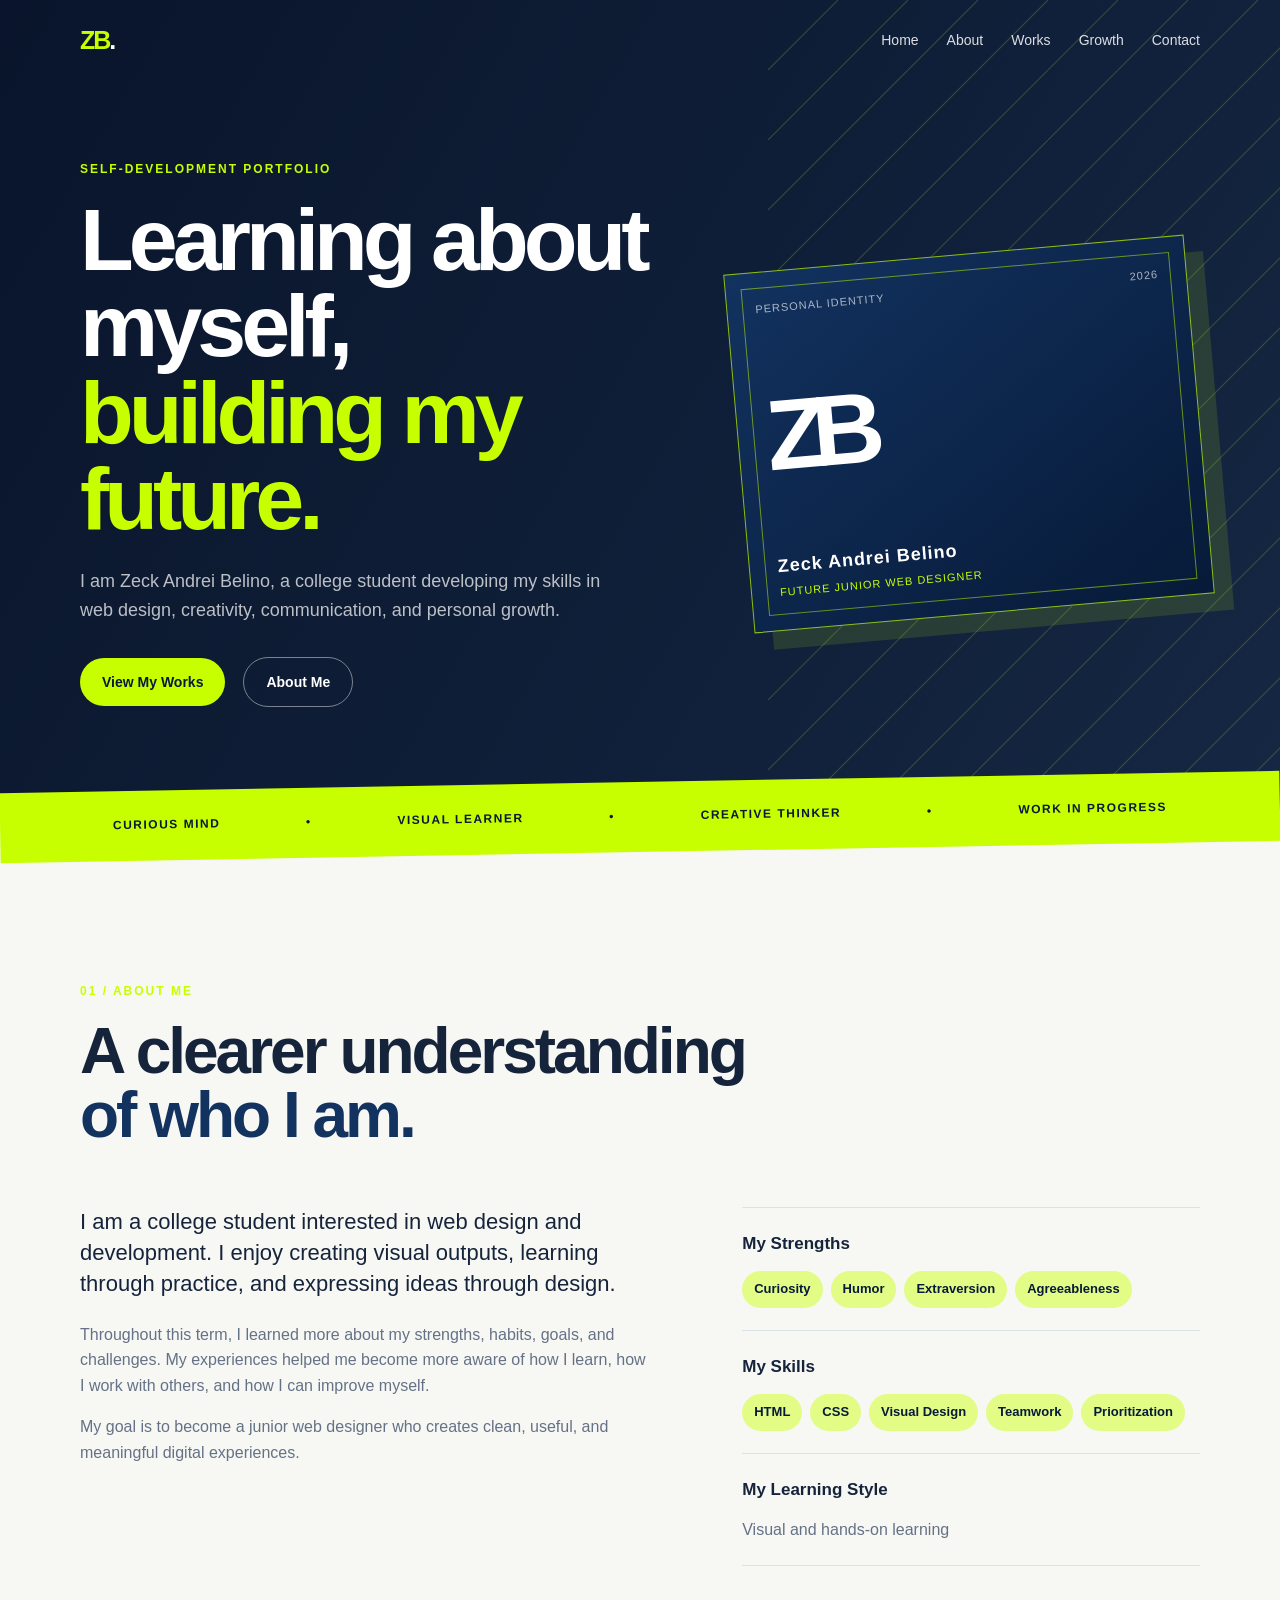
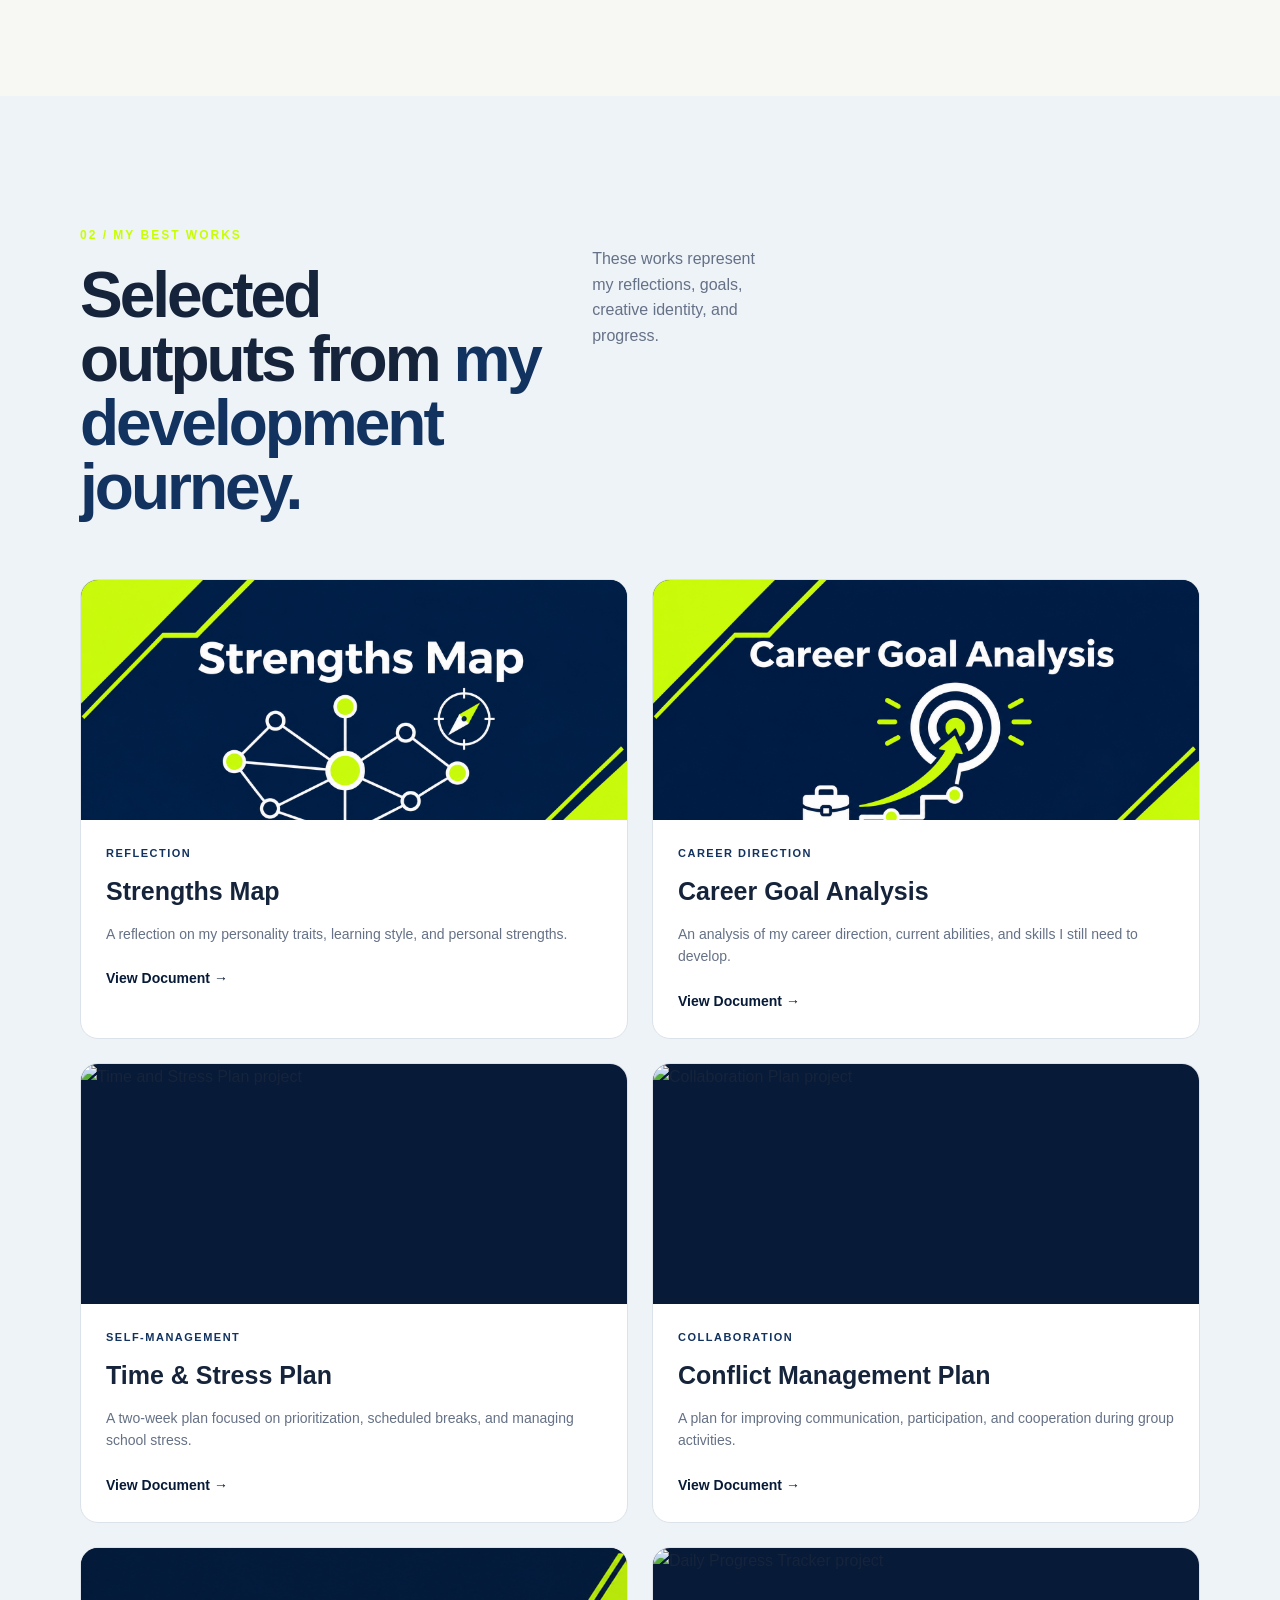
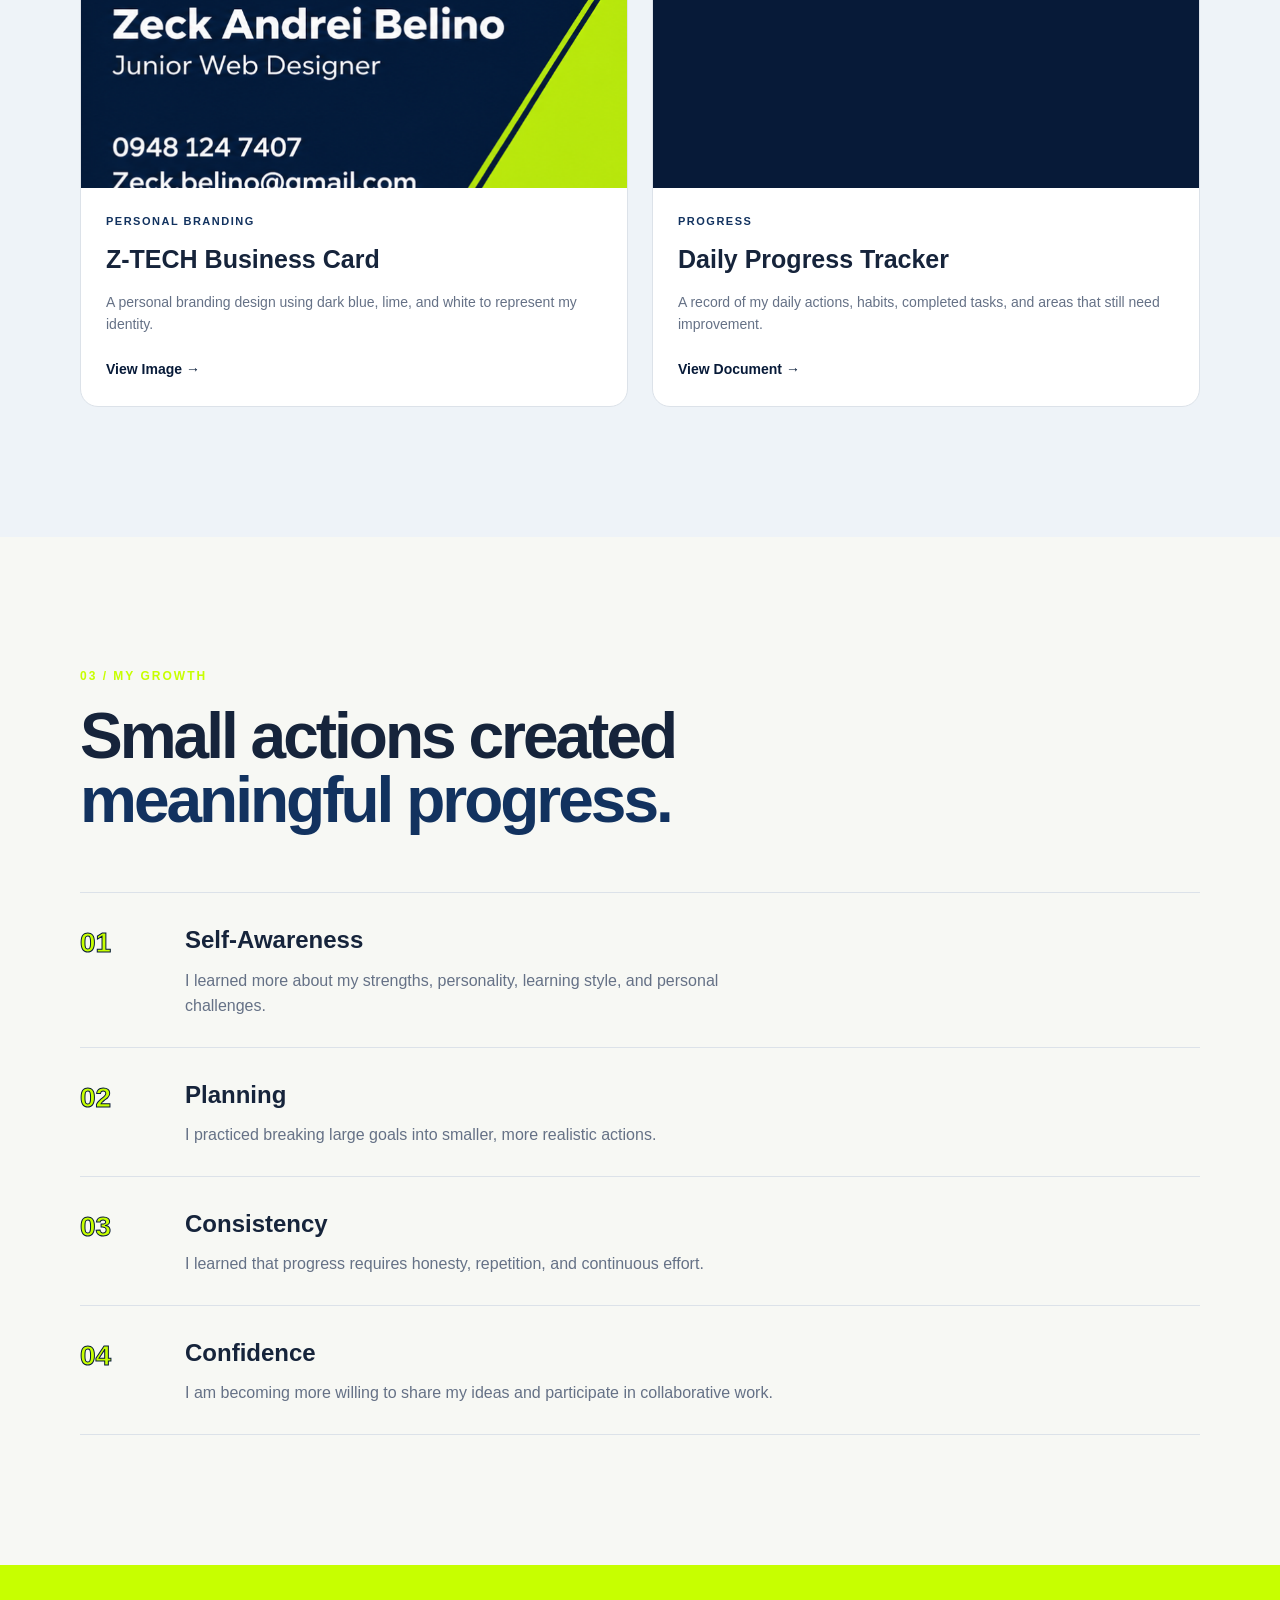
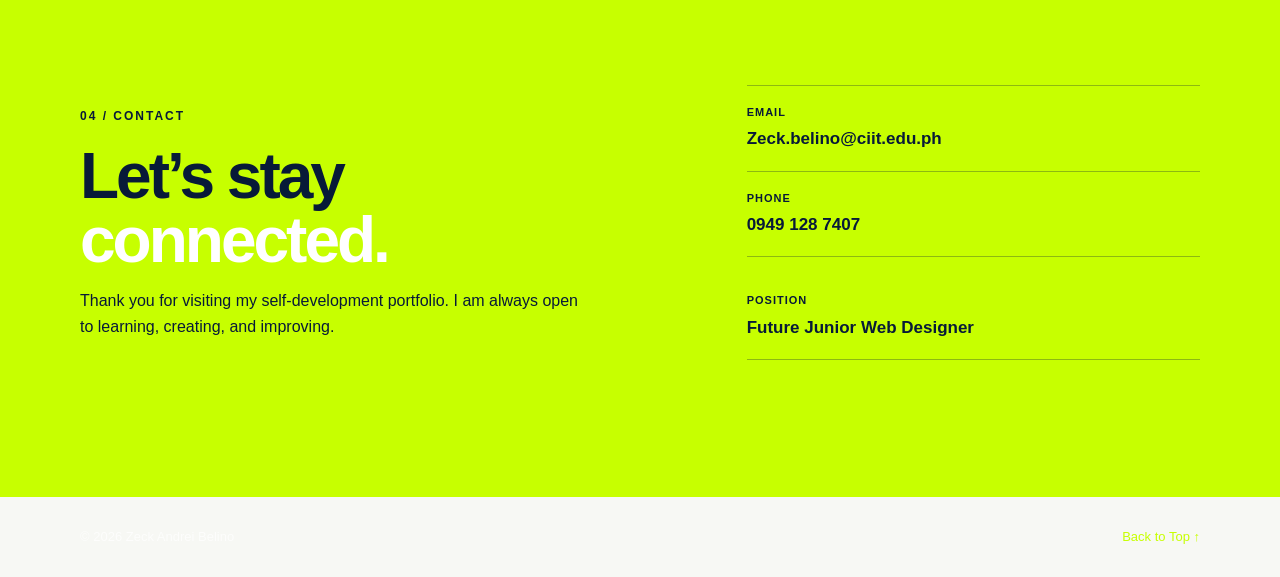
==== index.html @ 60b1b8cf "Portfolio Muntik mwala" ====
<!DOCTYPE html>
<html lang="en">
<head>
    <meta charset="UTF-8">
    <meta name="viewport" content="width=device-width, initial-scale=1.0">

    <title>Zeck Andrei Belino | Portfolio</title>

    <link rel="stylesheet" href="styles.css">
</head>

<body>

    <header class="site-header">
        <div class="container nav-container">

            <a href="#home" class="logo">
                ZB<span>.</span>
            </a>

            <nav class="navigation" aria-label="Main navigation">
                <a href="#home">Home</a>
                <a href="#about">About</a>
                <a href="#works">Works</a>
                <a href="#growth">Growth</a>
                <a href="#contact">Contact</a>
            </nav>

        </div>
    </header>

    <main>

        <section class="hero" id="home">
            <div class="container hero-grid">

                <div class="hero-text">
                    <p class="small-label">SELF-DEVELOPMENT PORTFOLIO</p>

                    <h1>
                        Learning about myself,
                        <span>building my future.</span>
                    </h1>

                    <p class="hero-description">
                        I am Zeck Andrei Belino, a college student developing my
                        skills in web design, creativity, communication, and personal growth.
                    </p>

                    <div class="hero-buttons">
                        <a href="#works" class="button primary-button">
                            View My Works
                        </a>

                        <a href="#about" class="button secondary-button">
                            About Me
                        </a>
                    </div>
                </div>

                <div class="identity-card">
                    <div class="identity-top">
                        <span>PERSONAL IDENTITY</span>
                        <span>2026</span>
                    </div>

                    <div class="identity-logo">
                        ZB
                    </div>

                    <div class="identity-bottom">
                        <strong>Zeck Andrei Belino</strong>
                        <span>Future Junior Web Designer</span>
                    </div>
                </div>

            </div>
        </section>

        <section class="intro-strip">
            <div class="container intro-strip-content">
                <p>CURIOUS MIND</p>
                <span>•</span>
                <p>VISUAL LEARNER</p>
                <span>•</span>
                <p>CREATIVE THINKER</p>
                <span>•</span>
                <p>WORK IN PROGRESS</p>
            </div>
        </section>

        <section class="section" id="about">
            <div class="container">

                <div class="section-heading">
                    <p class="small-label">01 / ABOUT ME</p>

                    <h2>
                        A clearer understanding
                        <span>of who I am.</span>
                    </h2>
                </div>

                <div class="about-grid">

                    <div class="about-text">
                        <p class="large-paragraph">
                            I am a college student interested in web design and
                            development. I enjoy creating visual outputs, learning
                            through practice, and expressing ideas through design.
                        </p>

                        <p>
                            Throughout this term, I learned more about my strengths,
                            habits, goals, and challenges. My experiences helped me
                            become more aware of how I learn, how I work with others,
                            and how I can improve myself.
                        </p>

                        <p>
                            My goal is to become a junior web designer who creates
                            clean, useful, and meaningful digital experiences.
                        </p>
                    </div>

                    <div class="skills-box">

                        <div class="skill-group">
                            <h3>My Strengths</h3>

                            <div class="tag-list">
                                <span>Curiosity</span>
                                <span>Humor</span>
                                <span>Extraversion</span>
                                <span>Agreeableness</span>
                            </div>
                        </div>

                        <div class="skill-group">
                            <h3>My Skills</h3>

                            <div class="tag-list">
                                <span>HTML</span>
                                <span>CSS</span>
                                <span>Visual Design</span>
                                <span>Teamwork</span>
                                <span>Prioritization</span>
                            </div>
                        </div>

                        <div class="skill-group">
                            <h3>My Learning Style</h3>
                            <p>Visual and hands-on learning</p>
                        </div>

                    </div>

                </div>

            </div>
        </section>

        <section class="section light-section" id="works">
            <div class="container">

                <div class="section-heading heading-row">
                    <div>
                        <p class="small-label">02 / MY BEST WORKS</p>

                        <h2>
                            Selected outputs from
                            <span>my development journey.</span>
                        </h2>
                    </div>

                    <p class="heading-description">
                        These works represent my reflections, goals,
                        creative identity, and progress.
                    </p>
                </div>

                <div class="project-grid">

                    <article class="project-card">
                        <div class="project-image">
                            <img src="5726487a-9eb1-4b4b-90cb-794a3b75b8ec.png"
                                alt="Strengths Map project">
                        </div>

                        <div class="project-content">
                            <p class="project-category">REFLECTION</p>
                            <h3>Strengths Map</h3>

                            <p>
                                A reflection on my personality traits, learning style,
                                and personal strengths.
                            </p>

                            <a href="Untitled document (2) (1).pdf"
                                target="_blank"
                                class="project-link">
                                View Document →
                            </a>
                        </div>
                    </article>

                    <article class="project-card">
                        <div class="project-image">
                            <img src="0dbb252a-c9a9-43d4-9658-d744826a8046.png"
                                alt="Career Goal Analysis project">
                        </div>

                        <div class="project-content">
                            <p class="project-category">CAREER DIRECTION</p>
                            <h3>Career Goal Analysis</h3>

                            <p>
                                An analysis of my career direction, current abilities,
                                and skills I still need to develop.
                            </p>

                            <a href="Untitled document (1) (1).pdf"
                                target="_blank"
                                class="project-link">
                                View Document →
                            </a>
                        </div>
                    </article>

                    <article class="project-card">
                        <div class="project-image">
                            <img src="time-stress-plan.jpg"
                                alt="Time and Stress Plan project">
                        </div>

                        <div class="project-content">
                            <p class="project-category">SELF-MANAGEMENT</p>
                            <h3>Time & Stress Plan</h3>

                            <p>
                                A two-week plan focused on prioritization,
                                scheduled breaks, and managing school stress.
                            </p>

                            <a href="Part 1_ My Two-Week Self-Development Plan.pdf"
                                target="_blank"
                                class="project-link">
                                View Document →
                            </a>
                        </div>
                    </article>

                    <article class="project-card">
                        <div class="project-image">
                            <img src="collaboration-plan.jpg"
                                alt="Collaboration Plan project">
                        </div>

                        <div class="project-content">
                            <p class="project-category">COLLABORATION</p>
                            <h3>Conflict Management Plan</h3>

                            <p>
                                A plan for improving communication, participation,
                                and cooperation during group activities.
                            </p>

                            <a href="Self_Development_II (1).pdf"
                                target="_blank"
                                class="project-link">
                                View Document →
                            </a>
                        </div>
                    </article>

                    <article class="project-card">
                        <div class="project-image">
                            <img src="business-card2.webp"
                                alt="Z-TECH personal branding business card">
                        </div>

                        <div class="project-content">
                            <p class="project-category">PERSONAL BRANDING</p>
                            <h3>Z-TECH Business Card</h3>

                            <p>
                                A personal branding design using dark blue,
                                lime, and white to represent my identity.
                            </p>

                            <a href="business-card2.webp"
                                target="_blank"
                                class="project-link">
                                View Image →
                            </a>
                        </div>
                    </article>

                    <article class="project-card">
                        <div class="project-image">
                            <img src="daily-progress-tracker.jpg"
                                alt="Daily Progress Tracker project">
                        </div>

                        <div class="project-content">
                            <p class="project-category">PROGRESS</p>
                            <h3>Daily Progress Tracker</h3>

                            <p>
                                A record of my daily actions, habits, completed tasks,
                                and areas that still need improvement.
                            </p>

                            <a href="Zeck_Belino  (1).pdf"
                                target="_blank"
                                class="project-link">
                                View Document →
                            </a>
                        </div>
                    </article>

                </div>

            </div>
        </section>

        <section class="section" id="growth">
            <div class="container">

                <div class="section-heading">
                    <p class="small-label">03 / MY GROWTH</p>

                    <h2>
                        Small actions created
                        <span>meaningful progress.</span>
                    </h2>
                </div>

                <div class="growth-list">

                    <div class="growth-item">
                        <div class="growth-number">01</div>

                        <div>
                            <h3>Self-Awareness</h3>
                            <p>
                                I learned more about my strengths, personality,
                                learning style, and personal challenges.
                            </p>
                        </div>
                    </div>

                    <div class="growth-item">
                        <div class="growth-number">02</div>

                        <div>
                            <h3>Planning</h3>
                            <p>
                                I practiced breaking large goals into smaller,
                                more realistic actions.
                            </p>
                        </div>
                    </div>

                    <div class="growth-item">
                        <div class="growth-number">03</div>

                        <div>
                            <h3>Consistency</h3>
                            <p>
                                I learned that progress requires honesty,
                                repetition, and continuous effort.
                            </p>
                        </div>
                    </div>

                    <div class="growth-item">
                        <div class="growth-number">04</div>

                        <div>
                            <h3>Confidence</h3>
                            <p>
                                I am becoming more willing to share my ideas
                                and participate in collaborative work.
                            </p>
                        </div>
                    </div>

                </div>

            </div>
        </section>

        <section class="contact-section" id="contact">
            <div class="container contact-content">

                <div>
                    <p class="small-label">04 / CONTACT</p>

                    <h2>
                        Let’s stay
                        <span>connected.</span>
                    </h2>

                    <p>
                        Thank you for visiting my self-development portfolio.
                        I am always open to learning, creating, and improving.
                    </p>
                </div>

                <div class="contact-details">
                    <a href="mailto:Zeck.belino@ciit.edu.ph">
                        <small>Email</small>
                        Zeck.belino@ciit.edu.ph
                    </a>

                    <a href="tel:+639491287407">
                        <small>Phone</small>
                        0949 128 7407
                    </a>

                    <p>
                        <small>Position</small>
                        Future Junior Web Designer
                    </p>
                </div>

            </div>
        </section>

    </main>

    <footer class="site-footer">
        <div class="container footer-content">
            <p>© 2026 Zeck Andrei Belino</p>
            <a href="#home">Back to Top ↑</a>
        </div>
    </footer>

</body>
</html>
---- styles.css ----
:root {
    --navy: #071a38;
    --navy-light: #12325f;
    --lime: #c7ff00;
    --white: #ffffff;
    --paper: #f7f8f4;
    --light-blue: #eef3f8;
    --text: #16243b;
    --muted: #657186;
    --border: #dce2e9;

    --heading-font: Arial, sans-serif;
    --body-font: Arial, sans-serif;
}

* {
    box-sizing: border-box;
}

html {
    scroll-behavior: smooth;
}

body {
    margin: 0;
    background: var(--paper);
    color: var(--text);
    font-family: var(--body-font);
    line-height: 1.6;
}

img {
    display: block;
    width: 100%;
    max-width: 100%;
}

a {
    color: inherit;
    text-decoration: none;
}

.container {
    width: min(1120px, calc(100% - 40px));
    margin: 0 auto;
}

/* Header */

.site-header {
    position: absolute;
    top: 0;
    left: 0;
    z-index: 10;
    width: 100%;
    color: var(--white);
}

.nav-container {
    min-height: 80px;
    display: flex;
    align-items: center;
    justify-content: space-between;
    gap: 30px;
}

.logo {
    color: var(--lime);
    font-family: var(--heading-font);
    font-size: 25px;
    font-weight: bold;
    letter-spacing: -2px;
}

.logo span {
    color: var(--white);
}

.navigation {
    display: flex;
    align-items: center;
    gap: 28px;
    font-size: 14px;
}

.navigation a {
    opacity: .85;
    transition: .25s ease;
}

.navigation a:hover {
    color: var(--lime);
    opacity: 1;
}

.navigation .nav-cta {
    padding: 9px 15px;
    border: 1px solid var(--lime);
    border-radius: 30px;
    color: var(--lime);
}

/* Hero */

.hero {
    position: relative;
    min-height: 720px;
    padding: 160px 0 110px;
    overflow: hidden;
    background:
        linear-gradient(
            120deg,
            rgba(4, 16, 39, .98),
            rgba(7, 26, 56, .94)
        );
    color: var(--white);
}

.hero::after {
    content: "";
    position: absolute;
    top: 0;
    right: 0;
    width: 40%;
    height: 100%;
    opacity: .2;
    background-image:
        linear-gradient(
            135deg,
            transparent 49%,
            var(--lime) 50%,
            transparent 51%
        );
    background-size: 70px 70px;
    pointer-events: none;
}

.hero-grid {
    position: relative;
    z-index: 1;
    display: grid;
    grid-template-columns: 1fr .8fr;
    align-items: center;
    gap: 80px;
}

.hero-text {
    max-width: 650px;
}

.small-label {
    margin: 0 0 18px;
    color: var(--lime);
    font-size: 12px;
    font-weight: bold;
    letter-spacing: 2px;
}

.hero h1 {
    margin: 0 0 25px;
    font-family: var(--heading-font);
    font-size: clamp(48px, 7vw, 88px);
    line-height: .98;
    letter-spacing: -5px;
}

.hero h1 span {
    color: var(--lime);
}

.hero-description {
    max-width: 540px;
    margin-bottom: 32px;
    color: rgba(255,255,255,.72);
    font-size: 18px;
}

.hero-buttons {
    display: flex;
    align-items: center;
    gap: 18px;
    flex-wrap: wrap;
}

.button {
    display: inline-block;
    padding: 13px 22px;
    border-radius: 30px;
    font-size: 14px;
    font-weight: bold;
    transition: .25s ease;
}

.button:hover {
    transform: translateY(-3px);
}

.primary-button {
    background: var(--lime);
    color: var(--navy);
}

.secondary-button {
    border: 1px solid rgba(255,255,255,.45);
    color: var(--white);
}

.secondary-button:hover {
    border-color: var(--lime);
    color: var(--lime);
}

/* Identity Card */

.identity-card {
    position: relative;
    min-height: 360px;
    padding: 28px;
    display: flex;
    flex-direction: column;
    justify-content: space-between;
    background: linear-gradient(145deg, var(--navy-light), var(--navy));
    border: 1px solid rgba(199,255,0,.7);
    box-shadow: 18px 18px 0 rgba(199,255,0,.12);
    transform: rotate(-5deg);
}

.identity-card::before {
    content: "";
    position: absolute;
    inset: 15px;
    border: 1px solid rgba(199,255,0,.5);
    pointer-events: none;
}

.identity-top,
.identity-bottom {
    position: relative;
    z-index: 1;
    display: flex;
    justify-content: space-between;
    gap: 20px;
    font-size: 11px;
    letter-spacing: 1px;
    text-transform: uppercase;
}

.identity-top {
    color: rgba(255,255,255,.65);
}

.identity-bottom {
    flex-direction: column;
    gap: 4px;
    color: var(--lime);
}

.identity-bottom strong {
    color: var(--white);
    font-size: 18px;
    text-transform: none;
}

.identity-bottom span {
    font-size: 11px;
}

.identity-logo {
    position: relative;
    z-index: 1;
    color: var(--white);
    font-family: var(--heading-font);
    font-size: 100px;
    font-weight: bold;
    letter-spacing: -15px;
}

/* Intro Strip */

.intro-strip {
    position: relative;
    z-index: 2;
    margin-top: -35px;
    background: var(--lime);
    color: var(--navy);
    transform: rotate(-1deg);
}

.intro-strip-content {
    min-height: 70px;
    display: flex;
    align-items: center;
    justify-content: space-around;
    gap: 20px;
    font-size: 12px;
    font-weight: bold;
    letter-spacing: 1.5px;
}

.intro-strip-content p {
    margin: 0;
}

/* Sections */

.section {
    padding: 130px 0;
}

.light-section {
    background: var(--light-blue);
}

.section-heading {
    max-width: 700px;
    margin-bottom: 60px;
}

.section-heading h2,
.contact-section h2 {
    margin: 0;
    font-family: var(--heading-font);
    font-size: clamp(38px, 5vw, 64px);
    line-height: 1;
    letter-spacing: -3px;
}

.section-heading h2 span,
.contact-section h2 span {
    color: var(--navy-light);
}

/* About */

.about-grid {
    display: grid;
    grid-template-columns: 1fr .8fr;
    gap: 90px;
    align-items: start;
}

.about-text {
    max-width: 620px;
    color: var(--muted);
}

.about-text p {
    margin-top: 0;
}

.about-text .large-paragraph {
    color: var(--text);
    font-size: 22px;
    line-height: 1.4;
}

.skills-box {
    border-top: 1px solid var(--border);
}

.skill-group {
    padding: 22px 0;
    border-bottom: 1px solid var(--border);
}

.skill-group h3 {
    margin: 0 0 14px;
    font-size: 17px;
}

.skill-group p {
    margin: 0;
    color: var(--muted);
}

.tag-list {
    display: flex;
    gap: 8px;
    flex-wrap: wrap;
}

.tag-list span {
    padding: 8px 12px;
    border-radius: 30px;
    background: rgba(199,255,0,.45);
    color: var(--navy);
    font-size: 13px;
    font-weight: bold;
}

/* Works */

.heading-row {
    display: flex;
    justify-content: space-between;
    gap: 50px;
}

.heading-description {
    max-width: 320px;
    margin: 20px 0 0;
    color: var(--muted);
}

.project-grid {
    display: grid;
    grid-template-columns: repeat(2, 1fr);
    gap: 24px;
}

.project-card {
    overflow: hidden;
    background: var(--white);
    border: 1px solid var(--border);
    border-radius: 18px;
    transition: .3s ease;
}

.project-card:hover {
    box-shadow: 0 18px 40px rgba(7,26,56,.12);
    transform: translateY(-6px);
}

.project-image {
    height: 240px;
    overflow: hidden;
    background: var(--navy);
}

.project-image img {
    width: 100%;
    height: 100%;
    object-fit: cover;
    object-position: top center;
    transition: .4s ease;
}

.project-card:hover .project-image img {
    transform: scale(1.04);
}

.project-content {
    padding: 25px;
}

.project-category {
    margin: 0 0 8px;
    color: var(--navy-light);
    font-size: 11px;
    font-weight: bold;
    letter-spacing: 1.5px;
}

.project-content h3 {
    margin: 0 0 12px;
    font-size: 25px;
}

.project-content p:not(.project-category) {
    margin: 0 0 20px;
    color: var(--muted);
    font-size: 14px;
}

.project-link {
    color: var(--navy);
    font-size: 14px;
    font-weight: bold;
}

.project-link:hover {
    color: var(--navy-light);
}

/* Growth */

.growth-list {
    border-top: 1px solid var(--border);
}

.growth-item {
    display: grid;
    grid-template-columns: 80px 1fr;
    gap: 25px;
    padding: 28px 0;
    border-bottom: 1px solid var(--border);
}

.growth-number {
    color: var(--lime);
    font-size: 28px;
    font-weight: bold;
    -webkit-text-stroke: 1px var(--navy);
}

.growth-item h3 {
    margin: 0 0 8px;
    font-size: 24px;
}

.growth-item p {
    max-width: 600px;
    margin: 0;
    color: var(--muted);
}

/* Contact */

.contact-section {
    padding: 120px 0;
    background: var(--lime);
    color: var(--navy);
}

.contact-content {
    display: grid;
    grid-template-columns: 1fr .8fr;
    gap: 100px;
    align-items: center;
}

.contact-section .small-label {
    color: var(--navy);
}

.contact-section h2 span {
    color: var(--white);
}

.contact-section p {
    max-width: 500px;
}

.contact-details {
    border-top: 1px solid rgba(7,26,56,.3);
}

.contact-details a,
.contact-details p {
    display: block;
    padding: 18px 0;
    border-bottom: 1px solid rgba(7,26,56,.3);
    font-size: 17px;
    font-weight: bold;
}

.contact-details small {
    display: block;
    margin-bottom: 4px;
    font-size: 11px;
    letter-spacing: 1px;
    text-transform: uppercase;
}

/* Footer */

.site-footer {
    background: var(--navy-deep);
    color: rgba(255,255,255,.7);
}

.footer-content {
    min-height: 80px;
    display: flex;
    align-items: center;
    justify-content: space-between;
    gap: 20px;
    font-size: 13px;
}

.footer-content p {
    margin: 0;
}

.footer-content a {
    color: var(--lime);
}

/* Responsive Design */

@media (max-width: 850px) {

    .hero {
        padding-top: 140px;
    }

    .hero-grid,
    .about-grid,
    .contact-content {
        grid-template-columns: 1fr;
        gap: 50px;
    }

    .identity-card {
        width: min(500px, 100%);
        margin: 0 auto;
    }

    .heading-row {
        display: block;
    }

    .heading-description {
        margin-top: 25px;
    }
}

@media (max-width: 600px) {

    .container {
        width: min(100% - 30px, 1120px);
    }

    .nav-container {
        align-items: flex-start;
        flex-direction: column;
        padding: 18px 0;
    }

    .navigation {
        width: 100%;
        gap: 14px;
        flex-wrap: wrap;
        font-size: 12px;
    }

    .navigation .nav-cta {
        padding: 6px 10px;
    }

    .hero {
        min-height: 850px;
        padding: 175px 0 90px;
    }

    .hero h1 {
        font-size: 52px;
        letter-spacing: -3px;
    }

    .hero-description {
        font-size: 16px;
    }

    .identity-card {
        min-height: 300px;
    }

    .identity-logo {
        font-size: 78px;
    }

    .intro-strip-content {
        min-height: 60px;
        justify-content: flex-start;
        overflow: hidden;
        white-space: nowrap;
        font-size: 9px;
    }

    .intro-strip-content span:nth-of-type(2),
    .intro-strip-content p:nth-of-type(3),
    .intro-strip-content span:nth-of-type(3),
    .intro-strip-content p:nth-of-type(4) {
        display: none;
    }

    .section {
        padding: 85px 0;
    }

    .section-heading {
        margin-bottom: 40px;
    }

    .project-grid {
        grid-template-columns: 1fr;
    }

    .project-image {
        height: 210px;
    }

    .growth-item {
        grid-template-columns: 55px 1fr;
        gap: 15px;
    }

    .growth-item h3 {
        font-size: 21px;
    }

    .contact-section {
        padding: 85px 0;
    }

    .footer-content {
        min-height: 100px;
        align-items: flex-start;
        flex-direction: column;
        justify-content: center;
    }
}
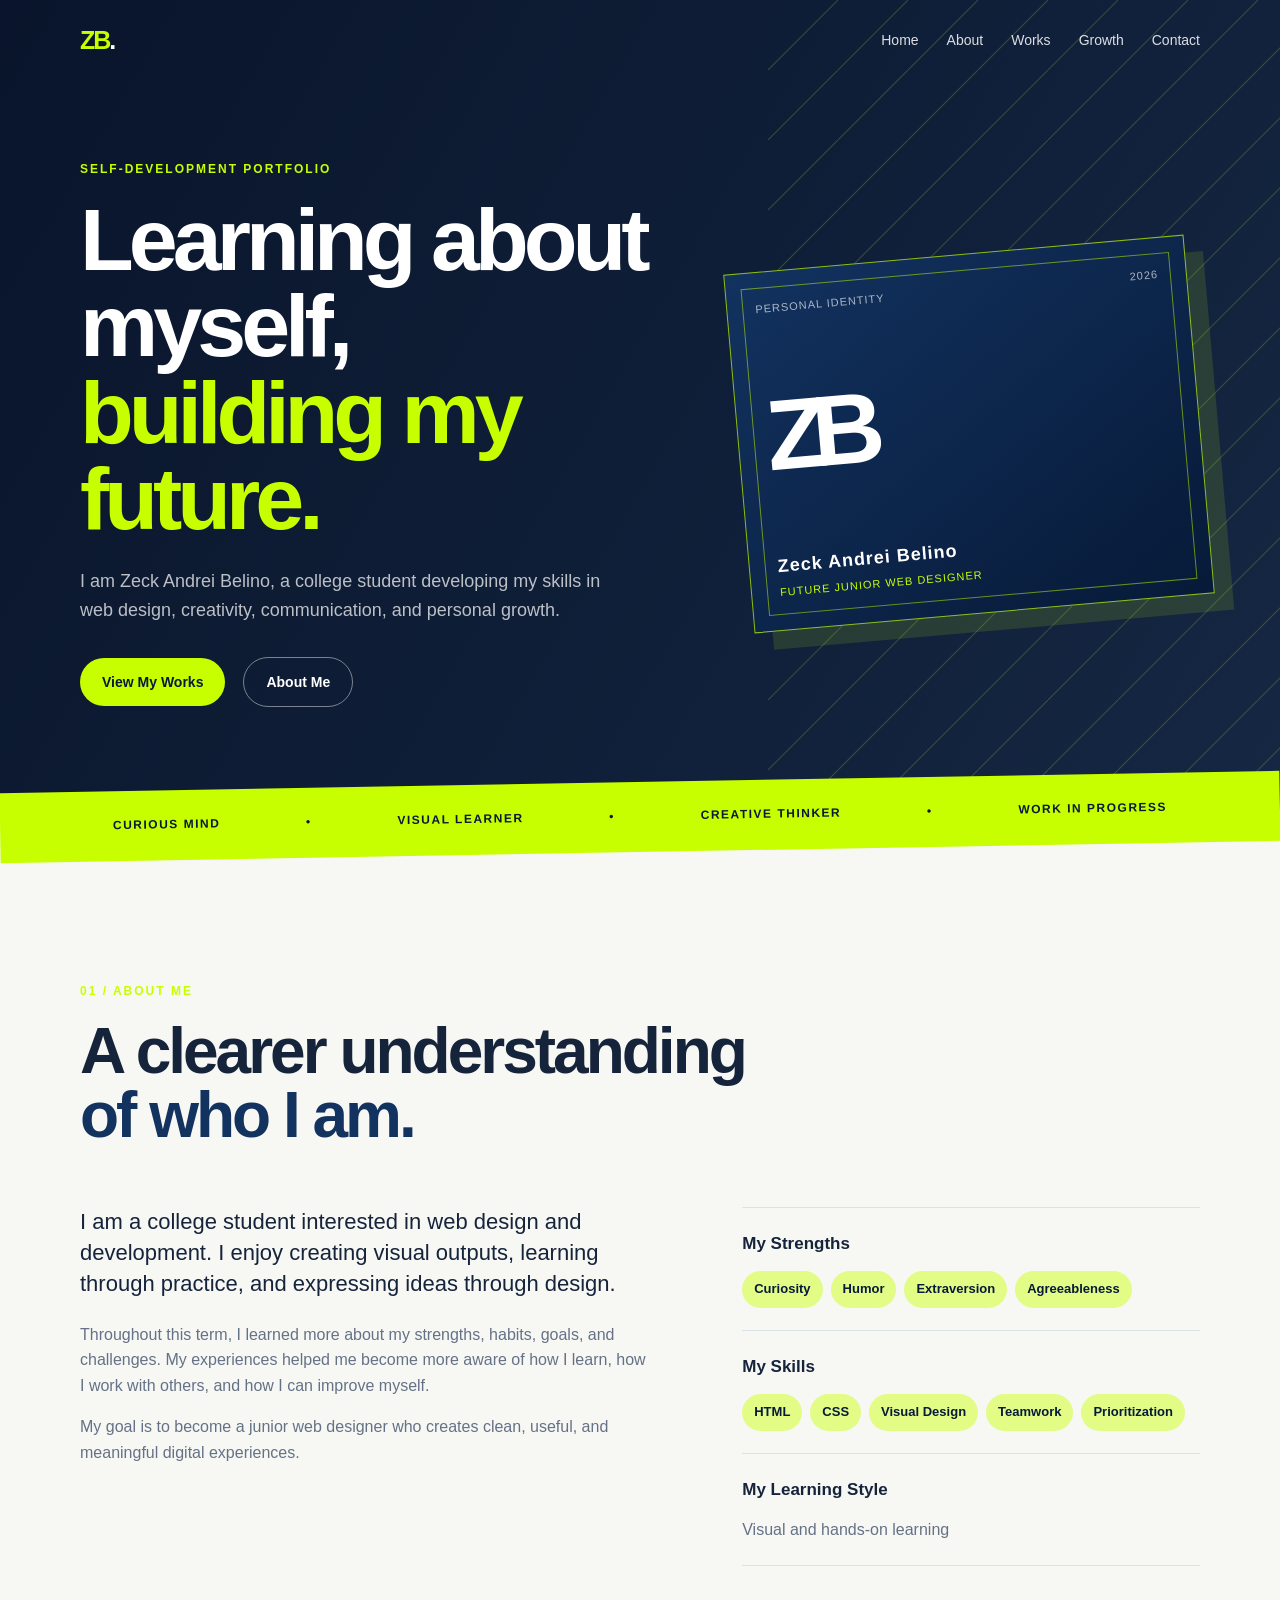
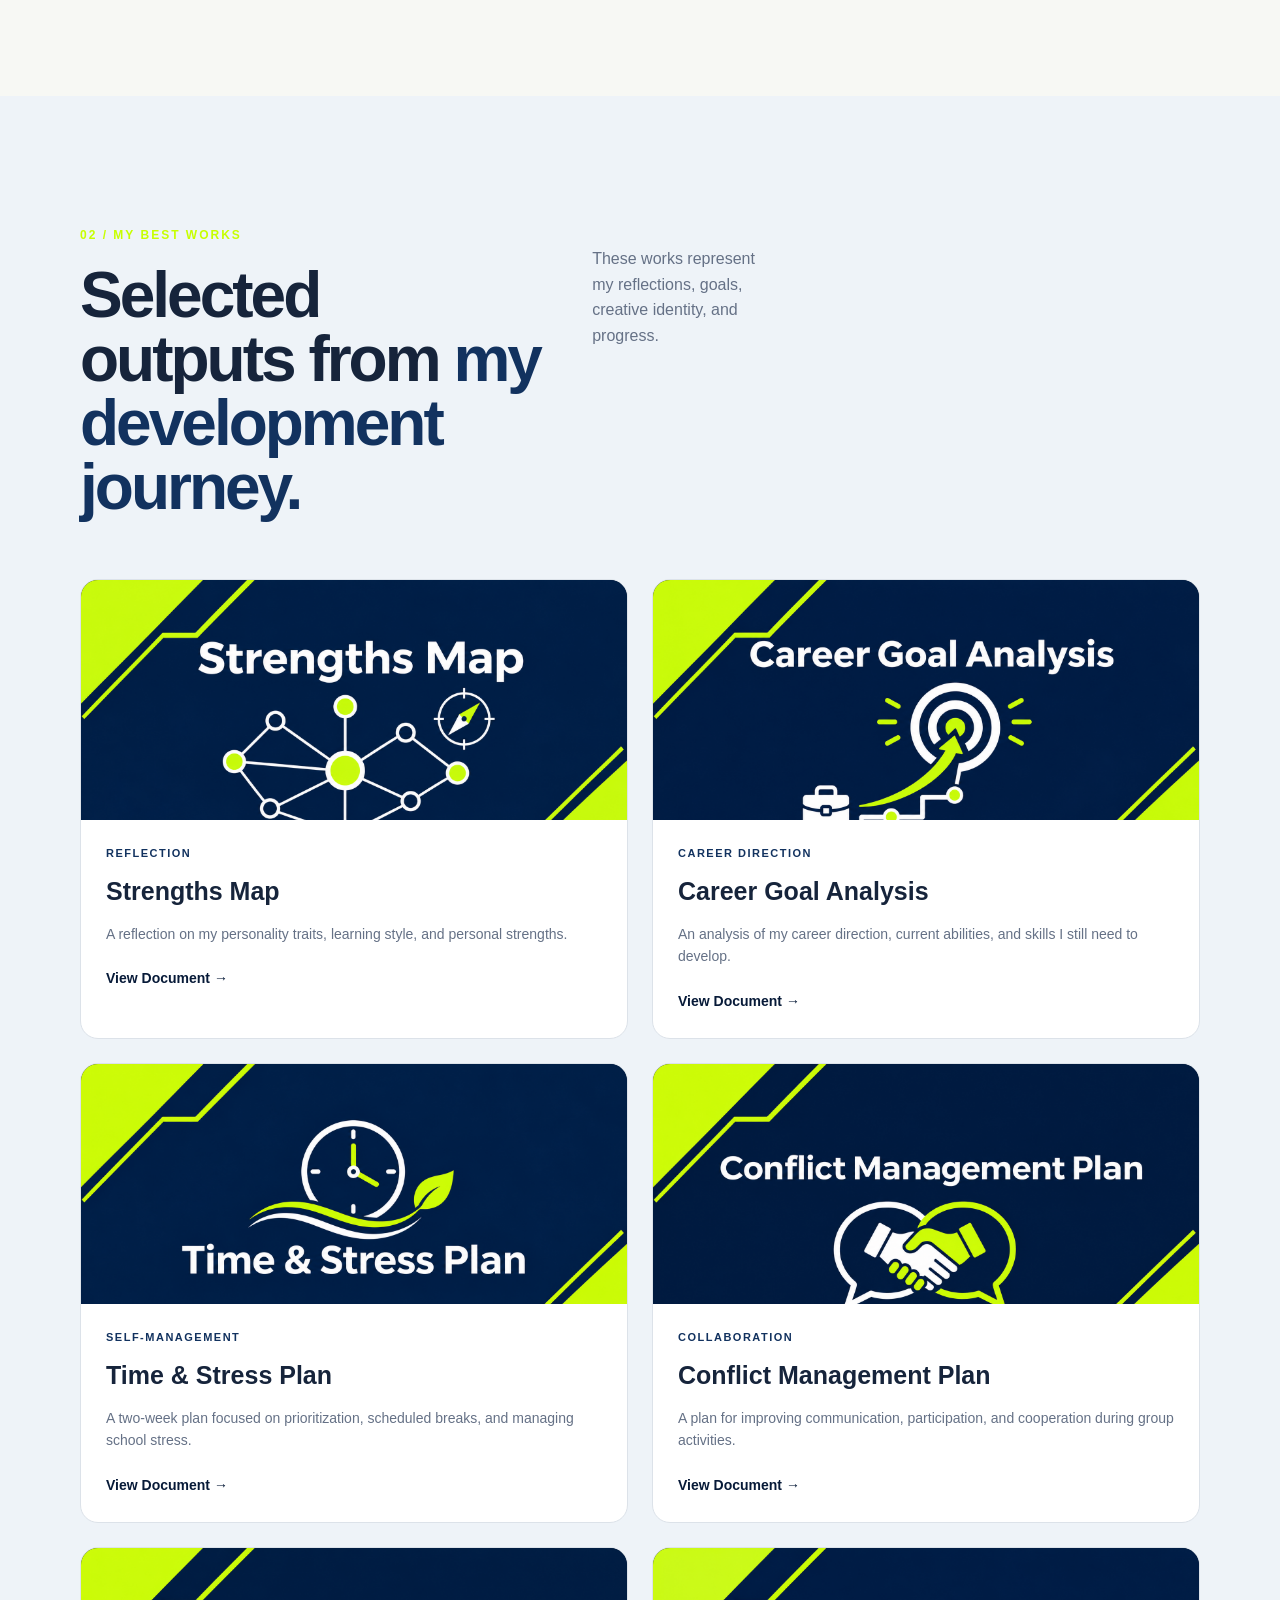
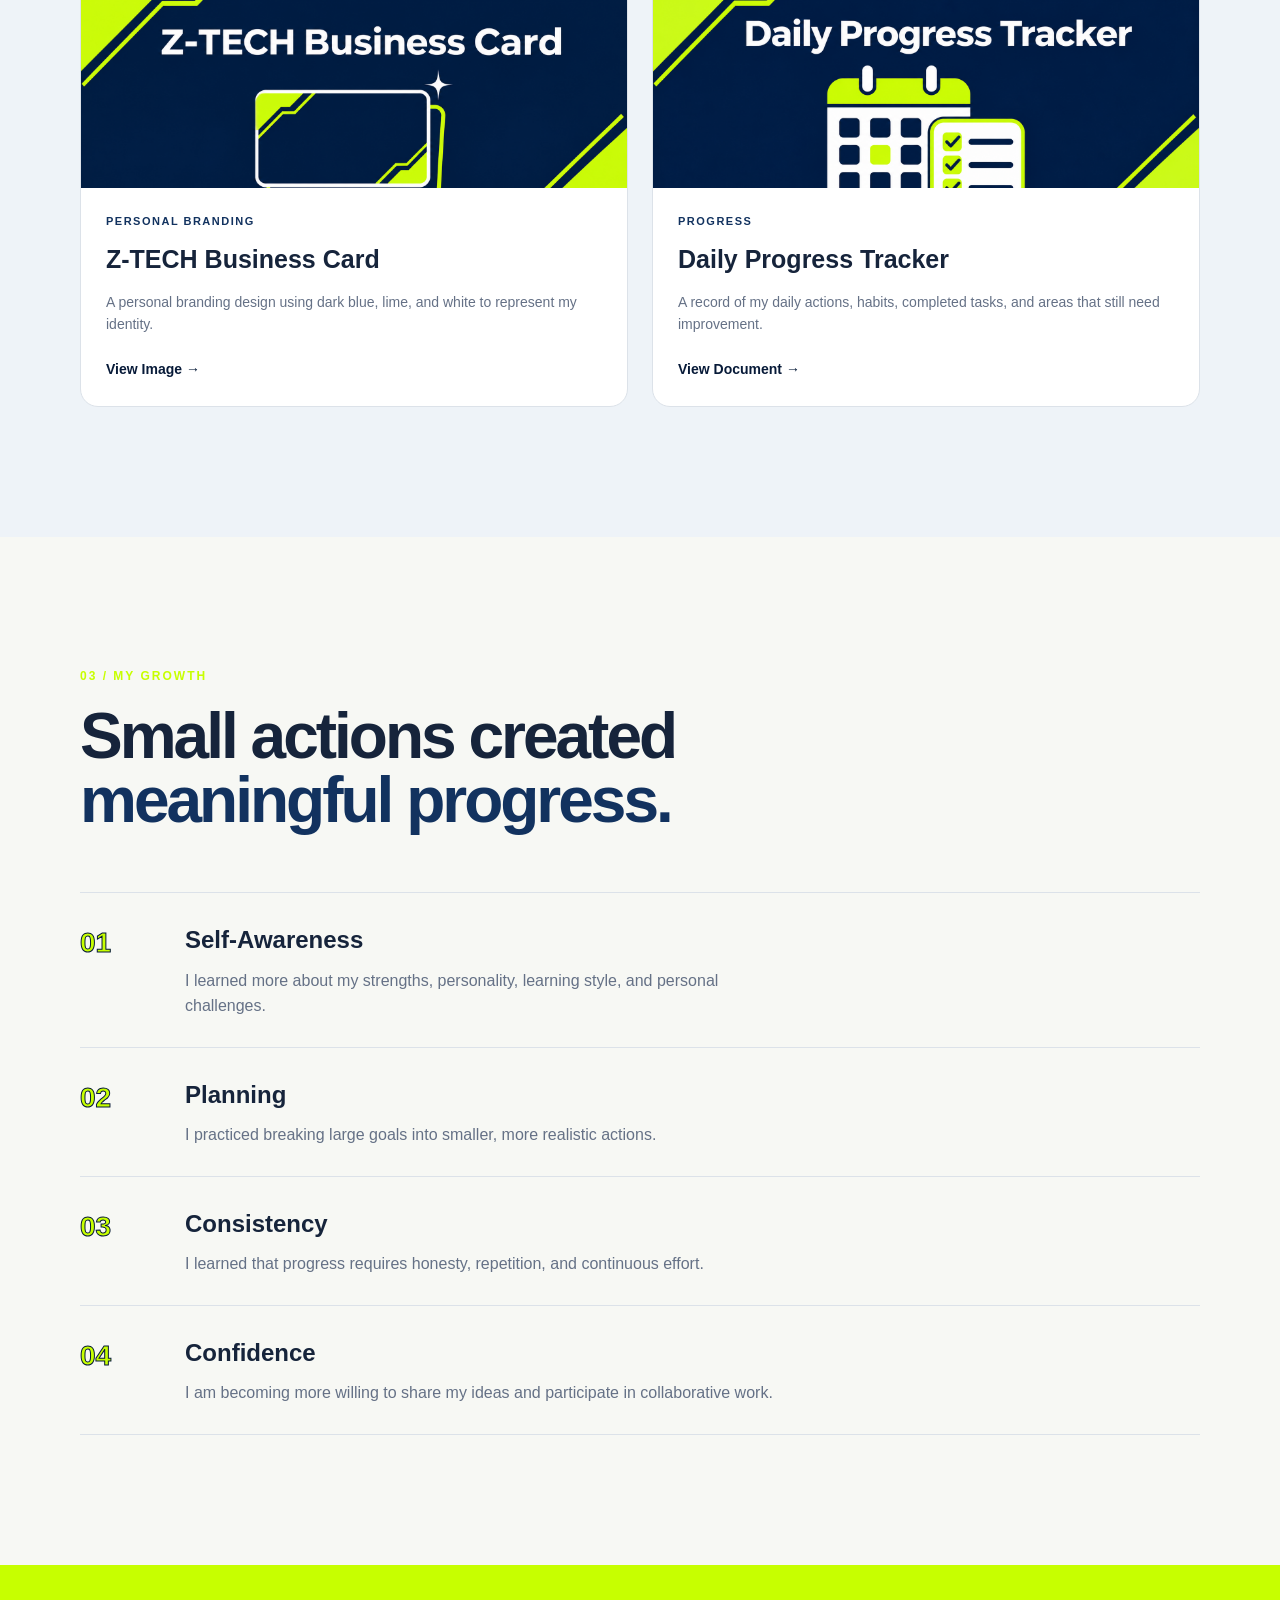
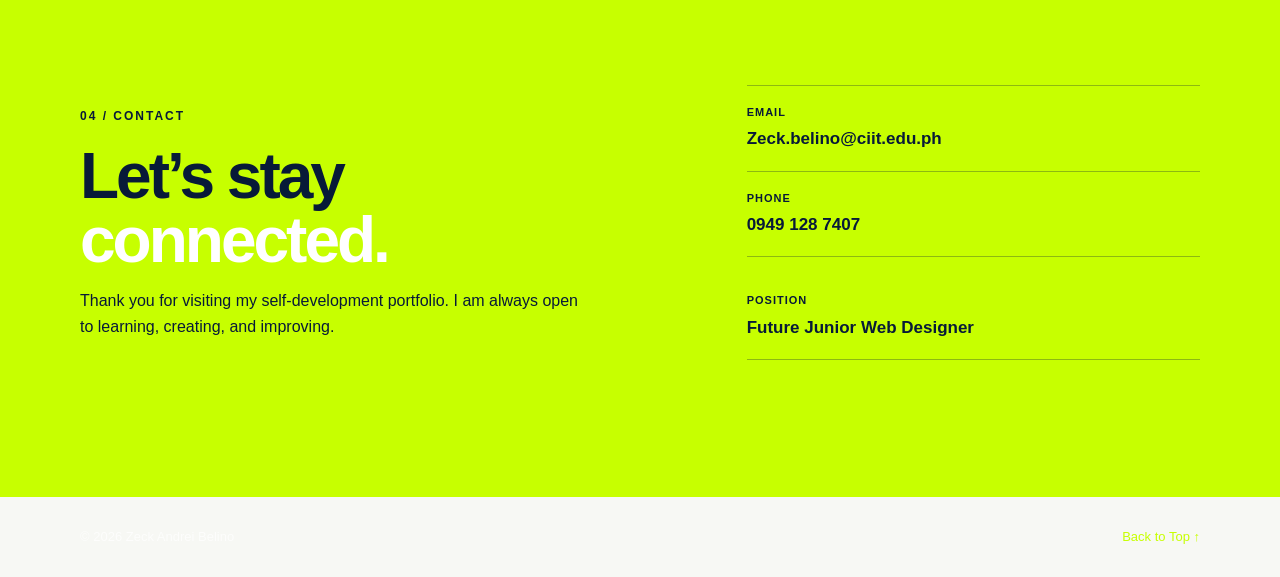
==== commit b3470ca6: "Portfolio Updated thumbnail" ====
--- a/index.html
+++ b/index.html
@@ -229,7 +229,7 @@
 
                     <article class="project-card">
                         <div class="project-image">
-                            <img src="time-stress-plan.jpg"
+                            <img src="ac0e9878-99e4-4309-ab65-42a518baffd8.png"
                                 alt="Time and Stress Plan project">
                         </div>
 
@@ -252,7 +252,7 @@
 
                     <article class="project-card">
                         <div class="project-image">
-                            <img src="collaboration-plan.jpg"
+                            <img src="60fb3ca5-456d-4b8c-8cfd-8cd71c9e4f44.png"
                                 alt="Collaboration Plan project">
                         </div>
 
@@ -275,7 +275,7 @@
 
                     <article class="project-card">
                         <div class="project-image">
-                            <img src="business-card2.webp"
+                            <img src="61a6b579-88f3-4e82-9f64-a81b5894c572.png"
                                 alt="Z-TECH personal branding business card">
                         </div>
 
@@ -298,7 +298,7 @@
 
                     <article class="project-card">
                         <div class="project-image">
-                            <img src="daily-progress-tracker.jpg"
+                            <img src="d9bf7e5f-47af-4261-9d14-653e694151b7.png"
                                 alt="Daily Progress Tracker project">
                         </div>
 
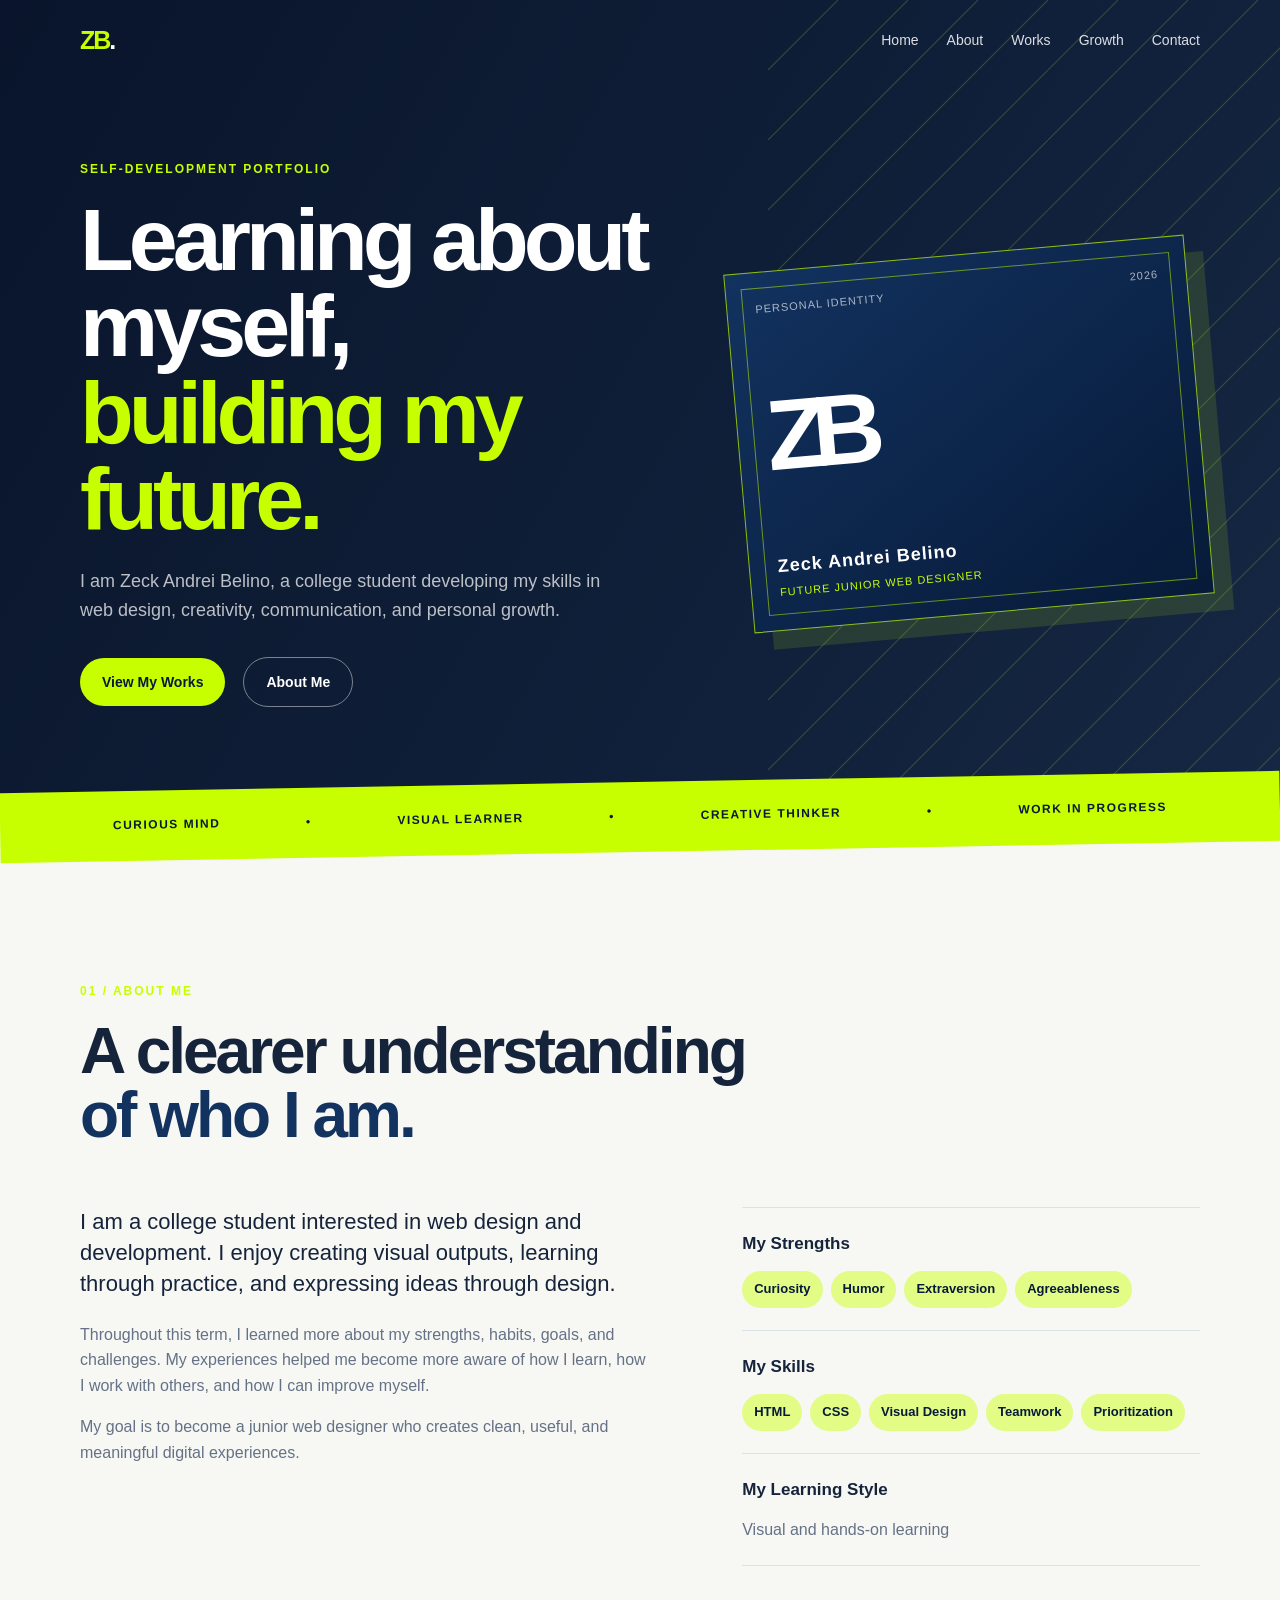
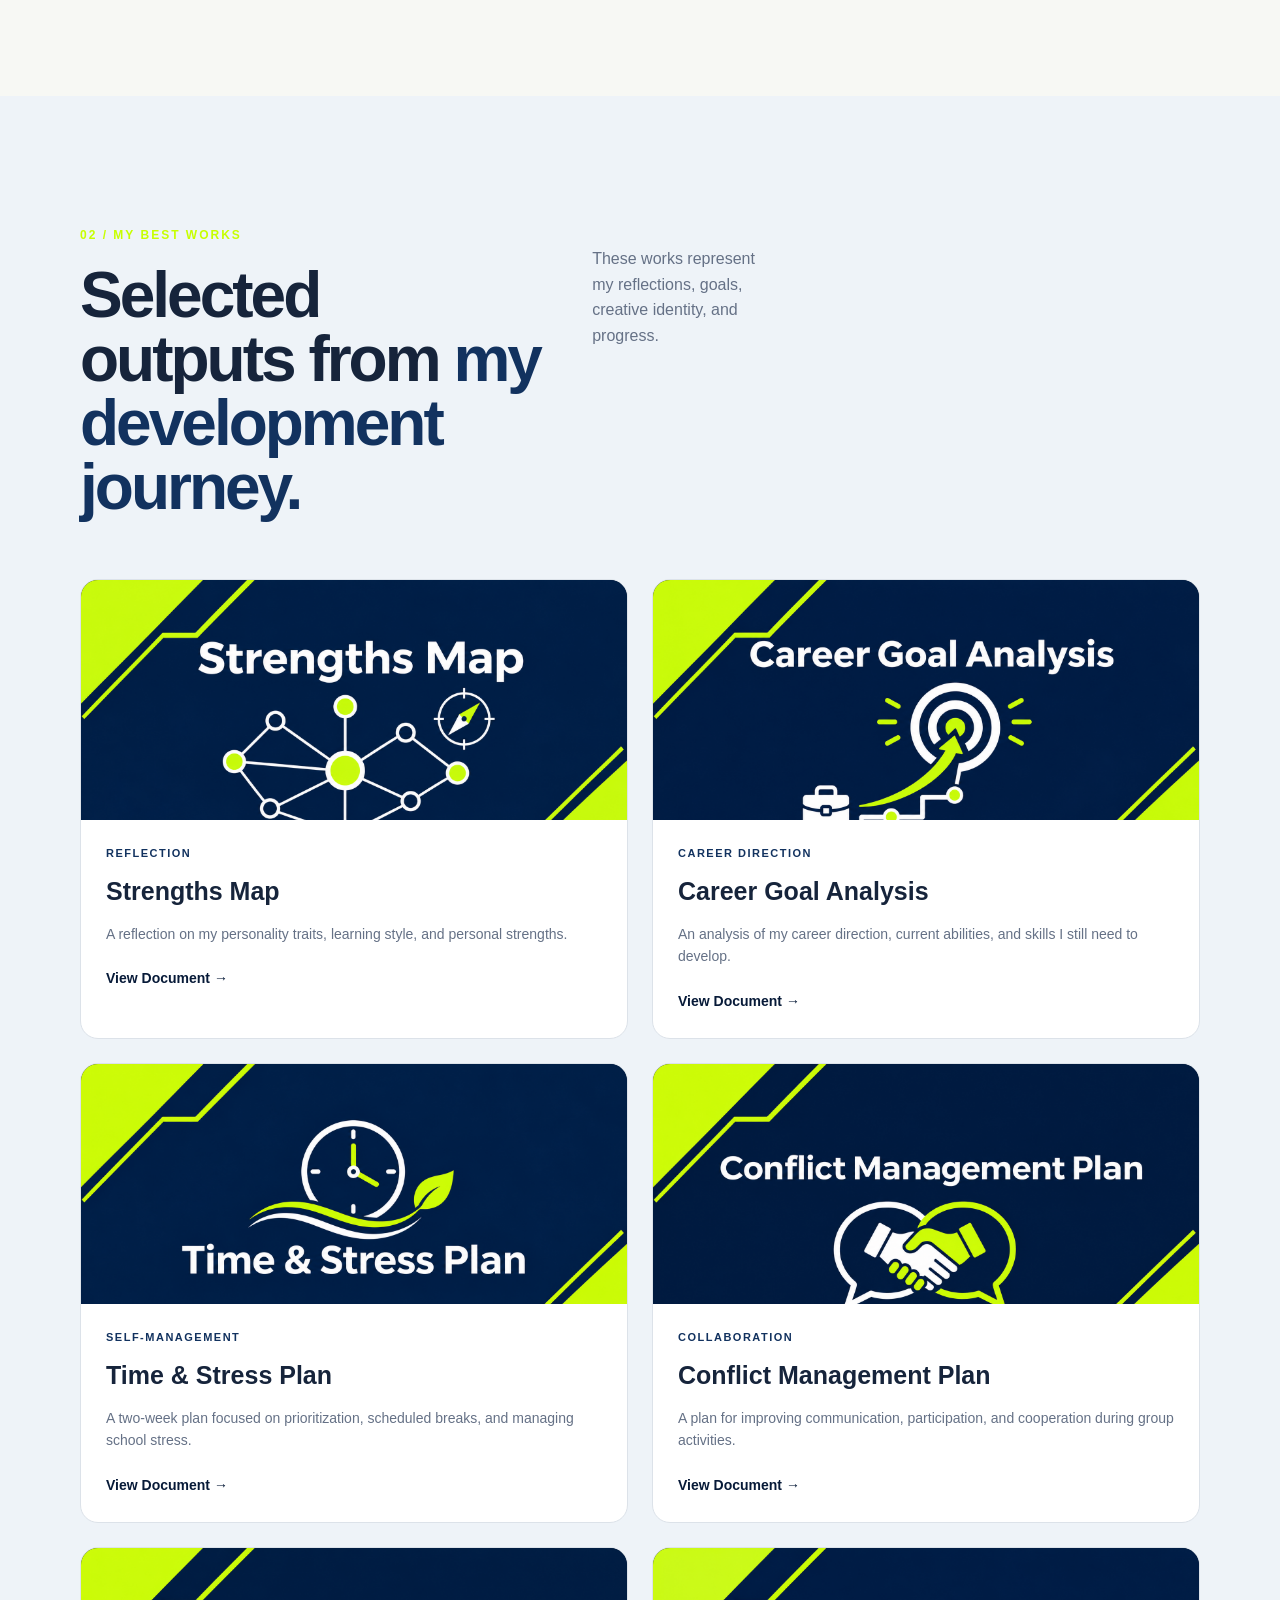
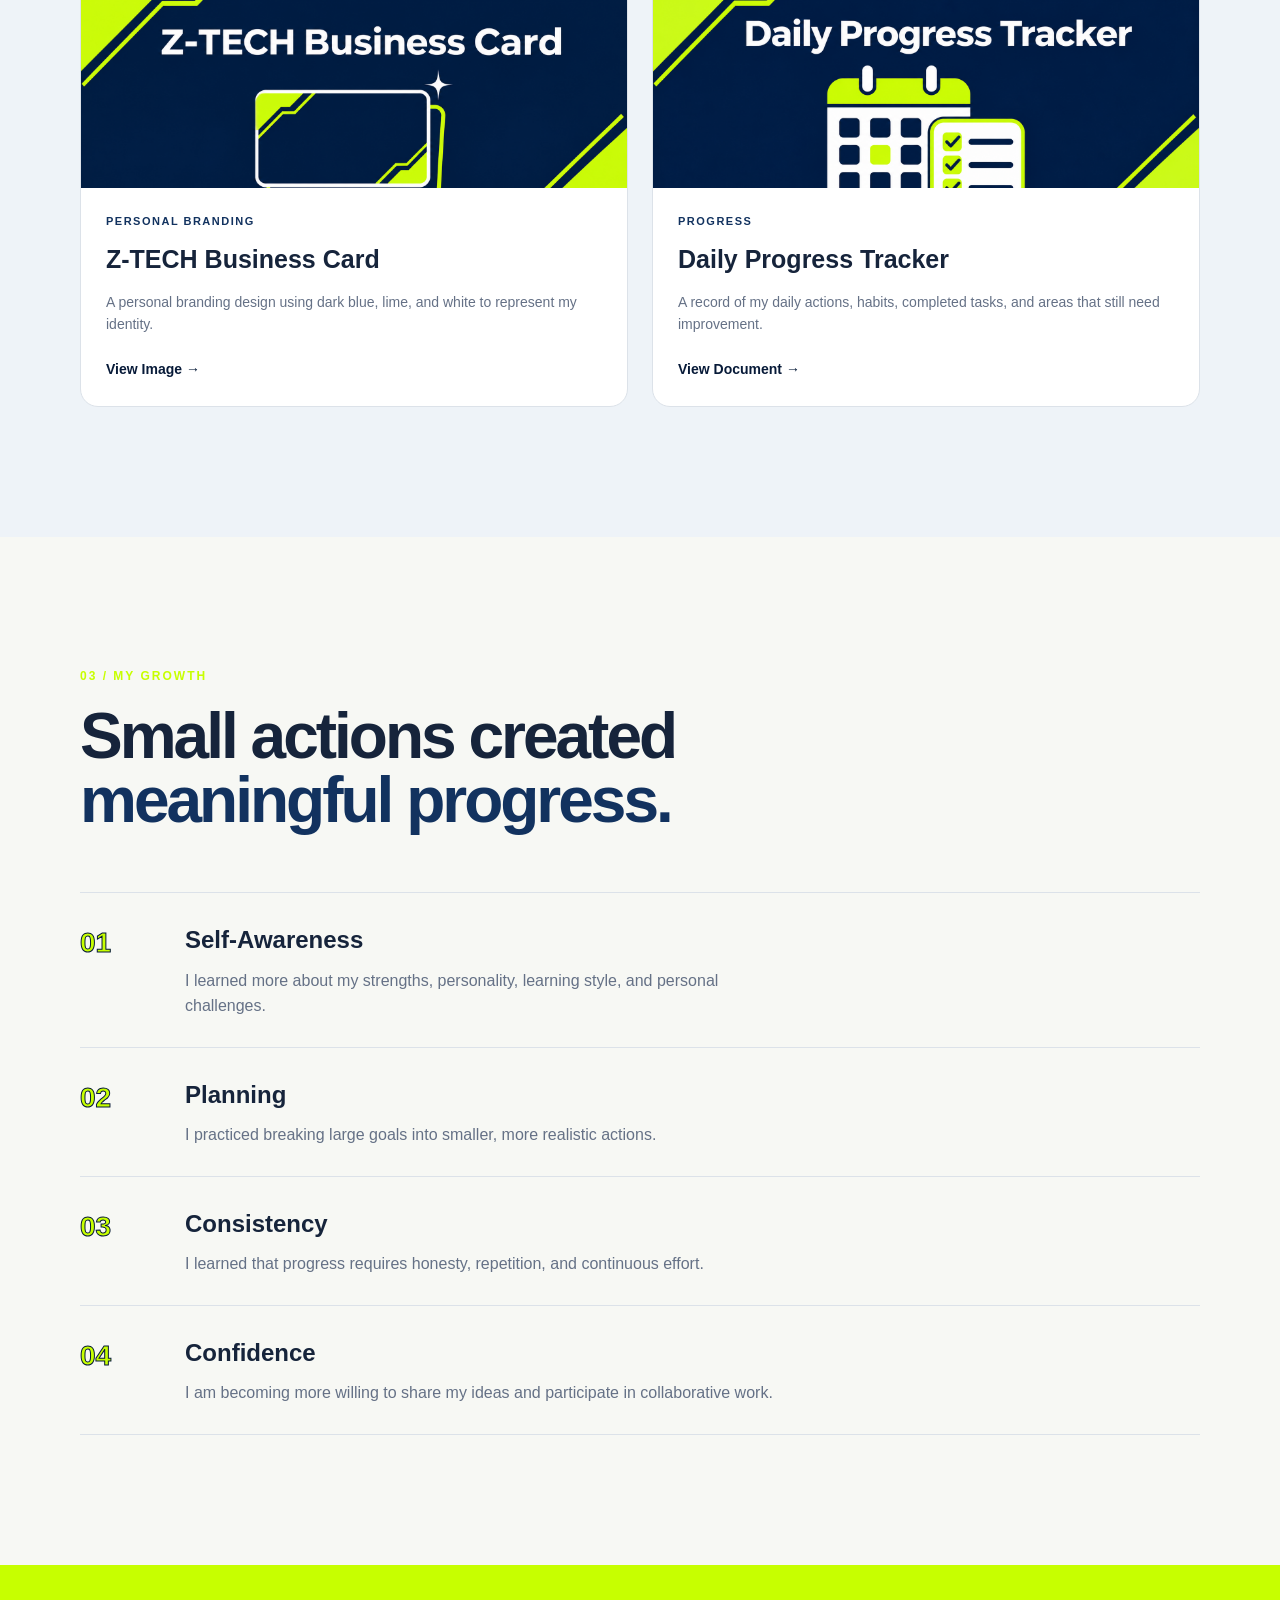
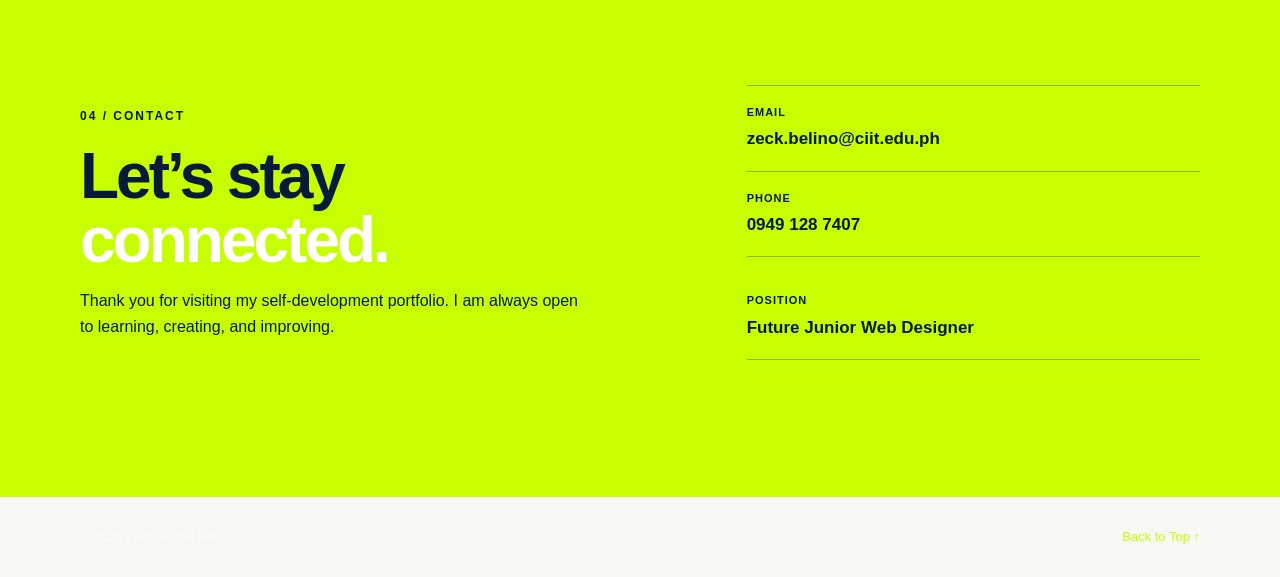
==== commit 602b6816: "website 2.0 sira email" ====
--- a/index.html
+++ b/index.html
@@ -409,9 +409,9 @@
                 </div>
 
                 <div class="contact-details">
-                    <a href="mailto:Zeck.belino@ciit.edu.ph">
+                    <a href="mailto:zeck.belino@ciit.edu.ph">
                         <small>Email</small>
-                        Zeck.belino@ciit.edu.ph
+                        zeck.belino@ciit.edu.ph
                     </a>
 
                     <a href="tel:+639491287407">
